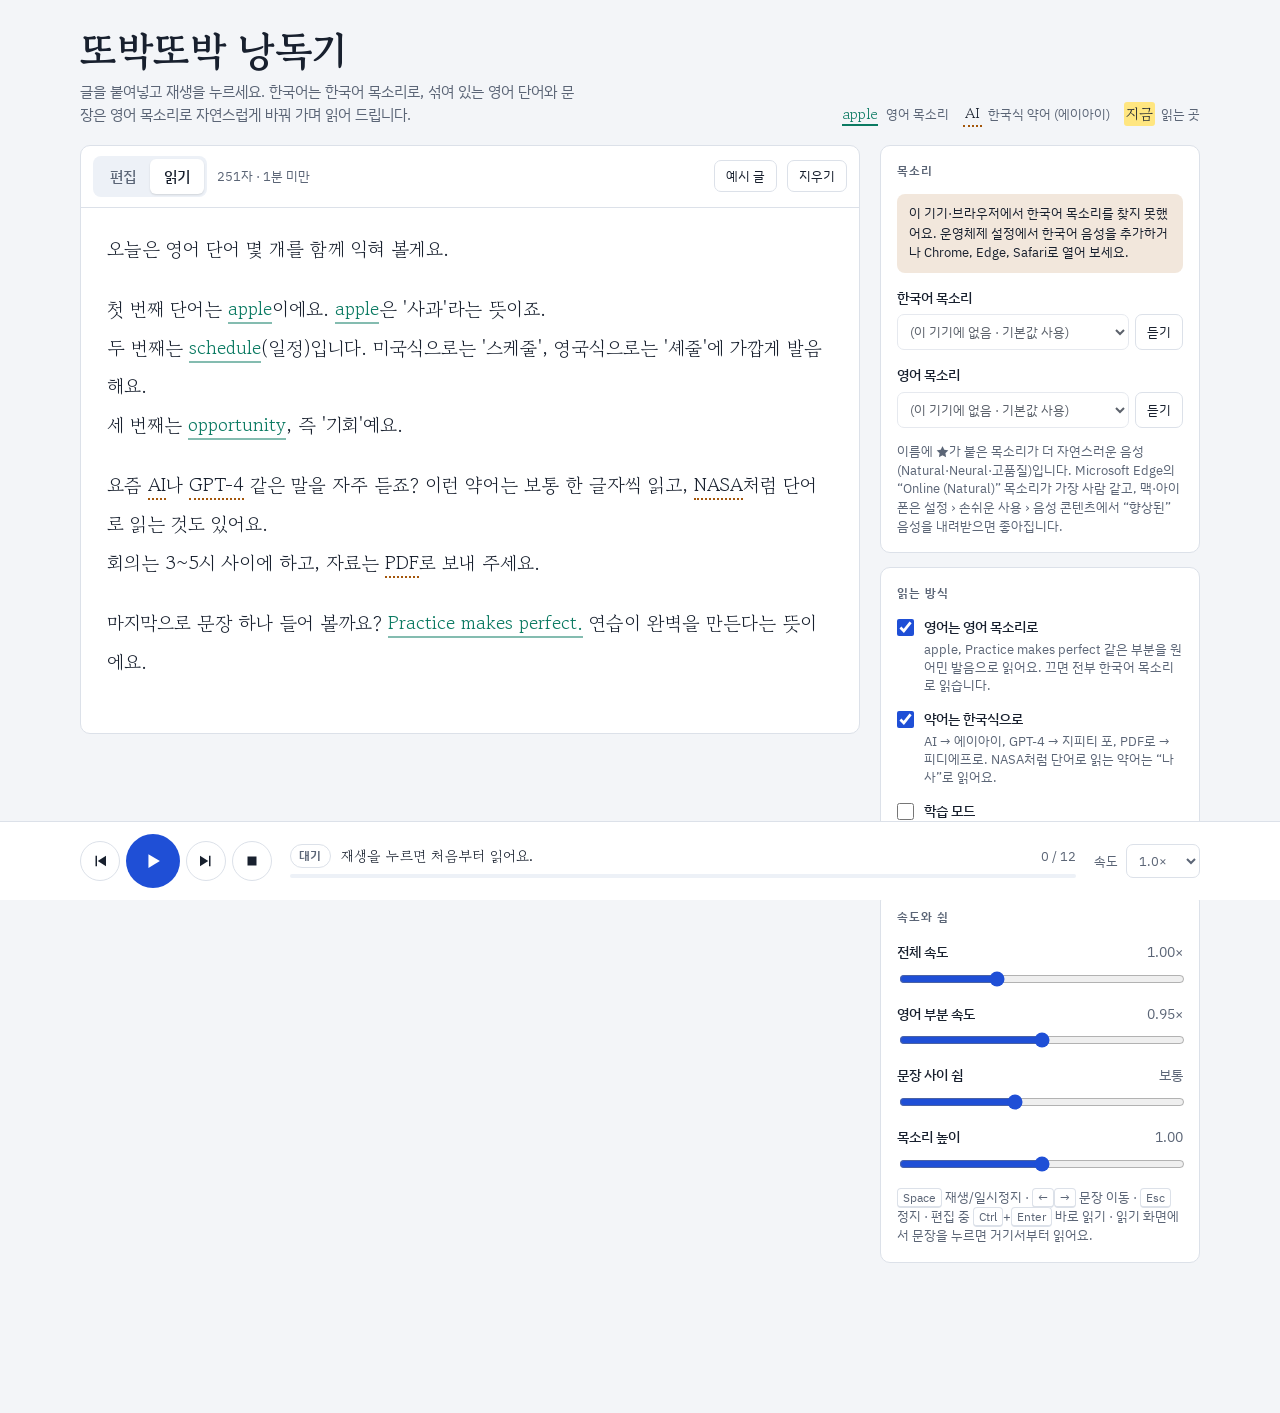
==== tts-reader/index.html @ 1a950ae4 "Add 또박또박 낭독기: Korean/English mixed-text read-aloud page Single-file HTML tool using the Web Speech A" ====
<!doctype html>
<html lang="ko">
<head>
<meta charset="utf-8">
<meta name="viewport" content="width=device-width, initial-scale=1, viewport-fit=cover">
<title>또박또박 낭독기</title>
<meta name="claude:viewport-fit-sides" content="cover">
<link rel="preconnect" href="https://fonts.googleapis.com">
<link rel="preconnect" href="https://fonts.gstatic.com" crossorigin>
<link rel="stylesheet" href="https://fonts.googleapis.com/css2?family=Gowun+Batang:wght@400;700&family=IBM+Plex+Sans+KR:wght@400;500;600&display=swap">
<style>
/* Layout: 원고 한 장(편집/읽기) + 옆 설정 패널, 화면 아래 고정 재생 바 */
:root {
  --paper: #F3F5F8;
  --sheet: #FFFFFF;
  --ink: #18202E;
  --muted: #5B6576;
  --line: #DCE1E9;
  --soft: #EDF1F7;
  --accent: #1F4FD6;
  --accent-ink: #FFFFFF;
  --en: #0B7A62;
  --abbr: #A3560B;
  --hl: #FFE680;
  --hl-ink: #18202E;
  --font-read: "Gowun Batang", "Noto Serif KR", "AppleMyungjo", "Batang", serif;
  --font-ui: "IBM Plex Sans KR", "Apple SD Gothic Neo", "Malgun Gothic", system-ui, sans-serif;
  --radius: 10px;
}
@media (prefers-color-scheme: dark) {
  :root:not([data-theme="light"]) {
    --paper: #0F131A; --sheet: #171C25; --ink: #E6EAF1; --muted: #98A2B3; --line: #2A3241;
    --soft: #1F2632; --accent: #8EA9FF; --accent-ink: #0F131A; --en: #5ED1B3; --abbr: #F0B062;
    --hl: #6B5A12; --hl-ink: #FFF5CC; color-scheme: dark;
  }
}
:root[data-theme="dark"] {
  --paper: #0F131A; --sheet: #171C25; --ink: #E6EAF1; --muted: #98A2B3; --line: #2A3241;
  --soft: #1F2632; --accent: #8EA9FF; --accent-ink: #0F131A; --en: #5ED1B3; --abbr: #F0B062;
  --hl: #6B5A12; --hl-ink: #FFF5CC; color-scheme: dark;
}

* { box-sizing: border-box; }
[hidden] { display: none !important; }
html { -webkit-text-size-adjust: 100%; }
body {
  margin: 0;
  background: var(--paper);
  color: var(--ink);
  font-family: var(--font-ui);
  font-size: 15px;
  line-height: 1.55;
  padding-left: max(16px, env(safe-area-inset-left, 0px));
  padding-right: max(16px, env(safe-area-inset-right, 0px));
  padding-block: 0 150px;
}
button, select, input, textarea { font: inherit; color: inherit; }
button { cursor: pointer; }
:focus-visible { outline: 2px solid var(--accent); outline-offset: 2px; }

.wrap { max-width: 1120px; margin: 0 auto; }

header.top { display: flex; align-items: flex-end; justify-content: space-between; gap: 12px 24px; flex-wrap: wrap; padding-block: 28px 18px; }
.brand h1 { font-family: var(--font-read); font-weight: 700; font-size: clamp(28px, 4.2vw, 40px); line-height: 1.1; margin: 0; letter-spacing: -0.01em; text-wrap: balance; }
.brand p { margin: 8px 0 0; color: var(--muted); max-width: 56ch; }
.legend { display: flex; gap: 8px 14px; flex-wrap: wrap; font-size: 13px; color: var(--muted); }
.legend span { display: inline-flex; align-items: center; gap: 6px; }
.legend b { font-weight: 500; font-family: var(--font-read); font-size: 15px; color: var(--ink); padding: 0 2px; }
.legend .k-en { color: var(--en); text-decoration: underline; text-underline-offset: 4px; text-decoration-thickness: 1.5px; }
.legend .k-abbr { border-bottom: 2px dotted var(--abbr); }
.legend .k-now { background: var(--hl); color: var(--hl-ink); border-radius: 3px; }

.layout { display: grid; grid-template-columns: minmax(0, 1fr) 320px; gap: 20px; align-items: start; }
@media (max-width: 880px) { .layout { grid-template-columns: minmax(0, 1fr); } }

.sheet { background: var(--sheet); border: 1px solid var(--line); border-radius: var(--radius); min-width: 0; overflow: hidden; }
.sheet-bar { display: flex; align-items: center; gap: 8px 10px; flex-wrap: wrap; padding: 10px 12px; border-bottom: 1px solid var(--line); }
.tabs { display: inline-flex; background: var(--soft); border-radius: 8px; padding: 3px; }
.tabs button { border: 0; background: transparent; padding: 6px 14px; border-radius: 6px; font-weight: 500; color: var(--muted); }
.tabs button[aria-selected="true"] { background: var(--sheet); color: var(--ink); box-shadow: 0 1px 2px rgba(0,0,0,.12); }
.sheet-bar .spacer { flex: 1; }
.meta { font-size: 13px; color: var(--muted); font-variant-numeric: tabular-nums; }
.ghost { border: 1px solid var(--line); background: transparent; border-radius: 7px; padding: 5px 11px; font-size: 13px; color: var(--ink); }
.ghost:hover { background: var(--soft); }

textarea#src {
  display: block; width: 100%; min-height: 440px; border: 0; resize: vertical;
  padding: 22px 26px; background: transparent; color: var(--ink);
  font-family: var(--font-read); font-size: 18px; line-height: 1.9; outline: none;
}
textarea#src::placeholder { color: var(--muted); }

.reader { padding: 22px 26px 30px; font-family: var(--font-read); font-size: 19px; line-height: 2.05; min-height: 440px; max-height: 68vh; overflow: auto; overflow-wrap: anywhere; }
.reader p { margin: 0 0 1.1em; }
.reader .empty { color: var(--muted); font-family: var(--font-ui); font-size: 15px; }
.sent { cursor: pointer; border-radius: 4px; transition: background-color .15s; }
.sent:hover { background: var(--soft); }
.sent.reading { background: var(--soft); }
.seg.en { color: var(--en); text-decoration: underline; text-decoration-thickness: 1.5px; text-underline-offset: 5px; text-decoration-color: color-mix(in srgb, var(--en) 50%, transparent); }
.seg.abbr { border-bottom: 2px dotted var(--abbr); }
.seg.now { background: var(--hl); color: var(--hl-ink); border-radius: 3px; box-shadow: 0 0 0 2px var(--hl); }

aside.panel { display: grid; gap: 14px; min-width: 0; }
.card { background: var(--sheet); border: 1px solid var(--line); border-radius: var(--radius); padding: 16px; display: grid; gap: 14px; }
.card h2 { margin: 0; font-size: 12px; letter-spacing: .08em; text-transform: uppercase; color: var(--muted); font-weight: 600; }
.field { display: grid; gap: 6px; }
.field label, .field .lab { font-size: 14px; font-weight: 500; display: flex; justify-content: space-between; gap: 8px; }
.field output { font-weight: 400; color: var(--muted); font-variant-numeric: tabular-nums; }
.voice-row { display: flex; gap: 6px; }
.voice-row select { flex: 1; min-width: 0; padding: 7px 8px; border: 1px solid var(--line); border-radius: 7px; background: var(--sheet); font-size: 13px; }
input[type="range"] { width: 100%; accent-color: var(--accent); }
.check { display: grid; grid-template-columns: auto 1fr; gap: 2px 10px; align-items: start; cursor: pointer; }
.check input { margin: 3px 0 0; width: 17px; height: 17px; accent-color: var(--accent); }
.check span { font-size: 14px; font-weight: 500; }
.check small { grid-column: 2; color: var(--muted); font-size: 12.5px; line-height: 1.45; }
.tip { font-size: 12.5px; color: var(--muted); line-height: 1.5; margin: 0; }
.warn { font-size: 13px; line-height: 1.5; margin: 0; padding: 10px 12px; border-radius: 8px; background: color-mix(in srgb, var(--abbr) 14%, transparent); color: var(--ink); }

/* 재생 바 */
.player {
  position: fixed; left: 0; right: 0; bottom: 0; z-index: 10;
  background: var(--sheet); border-top: 1px solid var(--line);
  padding-left: max(16px, env(safe-area-inset-left, 0px));
  padding-right: max(16px, env(safe-area-inset-right, 0px));
  padding-top: 12px; padding-bottom: calc(12px + env(safe-area-inset-bottom, 0px));
}
.player-in { max-width: 1120px; margin: 0 auto; display: flex; align-items: center; gap: 12px 18px; flex-wrap: wrap; }
.controls { display: flex; align-items: center; gap: 6px; }
.icon-btn { width: 40px; height: 40px; border-radius: 50%; border: 1px solid var(--line); background: transparent; display: grid; place-items: center; }
.icon-btn:hover { background: var(--soft); }
.icon-btn svg { width: 18px; height: 18px; fill: currentColor; }
.play-btn { width: 54px; height: 54px; border: 0; background: var(--accent); color: var(--accent-ink); }
.play-btn:hover { background: var(--accent); filter: brightness(1.08); }
.play-btn svg { width: 22px; height: 22px; }
.progress { flex: 1; min-width: 200px; display: grid; gap: 6px; }
.progress-top { display: flex; align-items: center; gap: 10px; font-size: 13px; color: var(--muted); font-variant-numeric: tabular-nums; }
.progress-top .now-text { flex: 1; min-width: 0; color: var(--ink); white-space: nowrap; overflow: hidden; text-overflow: ellipsis; font-family: var(--font-read); font-size: 14.5px; }
.pill { font-size: 11.5px; font-weight: 600; letter-spacing: .04em; padding: 2px 8px; border-radius: 999px; border: 1px solid var(--line); color: var(--muted); white-space: nowrap; }
.pill.ko { color: var(--accent); border-color: color-mix(in srgb, var(--accent) 45%, transparent); }
.pill.en { color: var(--en); border-color: color-mix(in srgb, var(--en) 45%, transparent); }
.bar { height: 4px; background: var(--soft); border-radius: 4px; overflow: hidden; }
.bar i { display: block; height: 100%; width: 0; background: var(--accent); transition: width .25s; }
.quick-rate { display: flex; align-items: center; gap: 8px; font-size: 13px; color: var(--muted); }
.quick-rate select { padding: 6px 8px; border: 1px solid var(--line); border-radius: 7px; background: var(--sheet); font-variant-numeric: tabular-nums; }

.toast { position: fixed; left: 50%; transform: translateX(-50%); bottom: calc(110px + env(safe-area-inset-bottom, 0px)); z-index: 20; background: var(--ink); color: var(--paper); padding: 10px 14px; border-radius: 8px; font-size: 14px; display: flex; gap: 12px; align-items: center; max-width: calc(100% - 32px); }
.toast button { border: 0; background: transparent; color: var(--paper); font-weight: 600; text-decoration: underline; padding: 0; }

.keys { font-size: 12.5px; color: var(--muted); margin: 0; }
kbd { font-family: var(--font-ui); font-size: 11.5px; border: 1px solid var(--line); border-bottom-width: 2px; border-radius: 4px; padding: 0 5px; background: var(--sheet); }

@media (max-width: 560px) {
  .reader, textarea#src { padding: 18px 16px; font-size: 17.5px; }
  .player-in { gap: 10px; }
  .progress { order: -1; flex-basis: 100%; }
  .controls { flex: 1; justify-content: center; }
  body { padding-block: 0 190px; }
  .toast { bottom: calc(160px + env(safe-area-inset-bottom, 0px)); }
}
@media (prefers-reduced-motion: reduce) {
  .sent, .bar i { transition: none; }
}
</style>
</head>
<body>
<div class="wrap">
  <header class="top">
    <div class="brand">
      <h1>또박또박 낭독기</h1>
      <p>글을 붙여넣고 재생을 누르세요. 한국어는 한국어 목소리로, 섞여 있는 영어 단어와 문장은 영어 목소리로 자연스럽게 바꿔 가며 읽어 드립니다.</p>
    </div>
    <div class="legend" aria-label="표시 안내">
      <span><b class="k-en">apple</b> 영어 목소리</span>
      <span><b class="k-abbr">AI</b> 한국식 약어 (에이아이)</span>
      <span><b class="k-now">지금</b> 읽는 곳</span>
    </div>
  </header>

  <div class="layout">
    <section class="sheet" aria-label="원고">
      <div class="sheet-bar">
        <div class="tabs" role="tablist">
          <button id="tab-edit" role="tab" aria-selected="true" aria-controls="src">편집</button>
          <button id="tab-read" role="tab" aria-selected="false" aria-controls="reader">읽기</button>
        </div>
        <span class="meta" id="meta">0자</span>
        <span class="spacer"></span>
        <button class="ghost" id="btn-sample" type="button">예시 글</button>
        <button class="ghost" id="btn-clear" type="button">지우기</button>
      </div>
      <textarea id="src" spellcheck="false" placeholder="여기에 읽을 글을 붙여넣으세요. 마크다운 기호, 링크, 이모지는 알아서 정리해서 읽습니다."></textarea>
      <div class="reader" id="reader" hidden></div>
    </section>

    <aside class="panel">
      <div class="card">
        <h2>목소리</h2>
        <p class="warn" id="voice-warn" hidden></p>
        <div class="field">
          <label for="v-ko">한국어 목소리</label>
          <div class="voice-row">
            <select id="v-ko"></select>
            <button class="ghost" type="button" id="try-ko">듣기</button>
          </div>
        </div>
        <div class="field">
          <label for="v-en">영어 목소리</label>
          <div class="voice-row">
            <select id="v-en"></select>
            <button class="ghost" type="button" id="try-en">듣기</button>
          </div>
        </div>
        <p class="tip">이름에 ★가 붙은 목소리가 더 자연스러운 음성(Natural·Neural·고품질)입니다. Microsoft Edge의 “Online (Natural)” 목소리가 가장 사람 같고, 맥·아이폰은 설정 › 손쉬운 사용 › 음성 콘텐츠에서 “향상된” 음성을 내려받으면 좋아집니다.</p>
      </div>

      <div class="card">
        <h2>읽는 방식</h2>
        <label class="check"><input type="checkbox" id="o-native"><span>영어는 영어 목소리로</span><small>apple, Practice makes perfect 같은 부분을 원어민 발음으로 읽어요. 끄면 전부 한국어 목소리로 읽습니다.</small></label>
        <label class="check"><input type="checkbox" id="o-abbr"><span>약어는 한국식으로</span><small>AI → 에이아이, GPT-4 → 지피티 포, PDF로 → 피디에프로. NASA처럼 단어로 읽는 약어는 “나사”로 읽어요.</small></label>
        <label class="check"><input type="checkbox" id="o-learn"><span>학습 모드</span><small>짧은 영어 단어(세 단어 이하)를 한 번 더, 천천히 들려줘요.</small></label>
      </div>

      <div class="card">
        <h2>속도와 쉼</h2>
        <div class="field">
          <label for="r-rate">전체 속도 <output id="out-rate">1.00×</output></label>
          <input type="range" id="r-rate" min="0.6" max="1.8" step="0.05">
        </div>
        <div class="field">
          <label for="r-en">영어 부분 속도 <output id="out-en">0.95×</output></label>
          <input type="range" id="r-en" min="0.6" max="1.3" step="0.05">
        </div>
        <div class="field">
          <label for="r-pause">문장 사이 쉼 <output id="out-pause">보통</output></label>
          <input type="range" id="r-pause" min="0" max="2.5" step="0.25">
        </div>
        <div class="field">
          <label for="r-pitch">목소리 높이 <output id="out-pitch">1.00</output></label>
          <input type="range" id="r-pitch" min="0.7" max="1.3" step="0.05">
        </div>
        <p class="keys"><kbd>Space</kbd> 재생/일시정지 · <kbd>←</kbd><kbd>→</kbd> 문장 이동 · <kbd>Esc</kbd> 정지 · 편집 중 <kbd>Ctrl</kbd>+<kbd>Enter</kbd> 바로 읽기 · 읽기 화면에서 문장을 누르면 거기서부터 읽어요.</p>
      </div>
    </aside>
  </div>
</div>

<div class="player" role="region" aria-label="재생">
  <div class="player-in">
    <div class="controls">
      <button class="icon-btn" id="btn-prev" type="button" aria-label="이전 문장"><svg viewBox="0 0 24 24"><path d="M6 5h2v14H6zM20 5v14L9 12z"/></svg></button>
      <button class="icon-btn play-btn" id="btn-play" type="button" aria-label="재생"><svg viewBox="0 0 24 24" id="play-icon"><path d="M7 4.5v15L19.5 12z"/></svg></button>
      <button class="icon-btn" id="btn-next" type="button" aria-label="다음 문장"><svg viewBox="0 0 24 24"><path d="M16 5h2v14h-2zM4 5v14l11-7z"/></svg></button>
      <button class="icon-btn" id="btn-stop" type="button" aria-label="정지"><svg viewBox="0 0 24 24"><path d="M6 6h12v12H6z"/></svg></button>
    </div>
    <div class="progress">
      <div class="progress-top">
        <span class="pill" id="lang-pill">대기</span>
        <span class="now-text" id="now-text" aria-live="polite">재생을 누르면 처음부터 읽어요.</span>
        <span id="count">0 / 0</span>
      </div>
      <div class="bar"><i id="bar"></i></div>
    </div>
    <label class="quick-rate" for="q-rate">속도
      <select id="q-rate">
        <option value="0.8">0.8×</option><option value="0.9">0.9×</option><option value="1">1.0×</option>
        <option value="1.1">1.1×</option><option value="1.25">1.25×</option><option value="1.5">1.5×</option>
      </select>
    </label>
  </div>
</div>

<div class="toast" id="toast" role="status" hidden><span id="toast-msg"></span><button type="button" id="toast-act" hidden></button></div>

<script>
(() => {
'use strict';

const synth = 'speechSynthesis' in window ? window.speechSynthesis : null;
const $ = (s) => document.querySelector(s);

const store = {
  get(k, d) { try { const v = localStorage.getItem('ttb:' + k); return v === null ? d : JSON.parse(v); } catch (e) { return d; } },
  set(k, v) { try { localStorage.setItem('ttb:' + k, JSON.stringify(v)); } catch (e) {} },
};

const DEFAULTS = { rate: 1, enRate: 0.95, pause: 1, pitch: 1, nativeEn: true, abbrKo: true, learn: false, koVoice: '', enVoice: '' };
const settings = Object.assign({}, DEFAULTS, store.get('settings', {}));
const saveSettings = () => store.set('settings', settings);

const SAMPLE = `오늘은 영어 단어 몇 개를 함께 익혀 볼게요.

첫 번째 단어는 apple이에요. apple은 '사과'라는 뜻이죠.
두 번째는 schedule(일정)입니다. 미국식으로는 '스케줄', 영국식으로는 '셰줄'에 가깝게 발음해요.
세 번째는 opportunity, 즉 '기회'예요.

요즘 AI나 GPT-4 같은 말을 자주 듣죠? 이런 약어는 보통 한 글자씩 읽고, NASA처럼 단어로 읽는 것도 있어요.
회의는 3~5시 사이에 하고, 자료는 PDF로 보내 주세요.

마지막으로 문장 하나 들어 볼까요? Practice makes perfect. 연습이 완벽을 만든다는 뜻이에요.`;

/* ---------------- 1. 텍스트 정리 ---------------- */
function cleanText(raw) {
  let t = String(raw || '').replace(/\r\n?/g, '\n').replace(/[   ]/g, ' ').replace(/[​‌﻿]/g, '').replace(/\t/g, ' ');
  t = t.replace(/```[\s\S]*?```/g, '\n(코드 생략)\n');
  t = t.replace(/!\[([^\]]*)\]\([^)]*\)/g, '$1');
  t = t.replace(/\[([^\]]+)\]\([^)]*\)/g, '$1');
  t = t.replace(/<\/?[a-zA-Z][^>]*>/g, ' ');
  t = t.replace(/https?:\/\/[^\s)<>]+/g, (m) => {
    try { return new URL(m).hostname.replace(/^www\./, '') + ' 링크'; } catch (e) { return '링크'; }
  });
  t = t.replace(/^[ ]{0,3}#{1,6}[ ]+/gm, '');
  t = t.replace(/^[ ]*>[ ]?/gm, '');
  t = t.replace(/^[ ]*(?:[-*_=]\s*){3,}$/gm, '');
  t = t.replace(/^[ ]*[-*+•·▪◦‣][ ]+/gm, '');
  t = t.replace(/^[ ]*\|?[ :\-|]+\|[ :\-|]*$/gm, '');
  t = t.replace(/(\*\*|__)(.+?)\1/g, '$2').replace(/(^|[^\w*])\*(?!\s)([^*\n]+?)\*(?!\w)/g, '$1$2');
  t = t.replace(/~~(.+?)~~/g, '$1');
  t = t.replace(/`([^`\n]+)`/g, '$1');
  t = t.replace(/\p{Extended_Pictographic}/gu, '').replace(/[️‍⃣]/g, '');
  return t;
}

/* ---------------- 2. 영어·약어 읽기 규칙 ---------------- */
const LETTER_KO = { A:'에이', B:'비', C:'씨', D:'디', E:'이', F:'에프', G:'지', H:'에이치', I:'아이', J:'제이', K:'케이', L:'엘', M:'엠', N:'엔', O:'오', P:'피', Q:'큐', R:'알', S:'에스', T:'티', U:'유', V:'브이', W:'더블유', X:'엑스', Y:'와이', Z:'제트' };

// 대문자로 쓰였을 때 단어처럼 읽는 약어
const ACRO_WORD = { nasa:'나사', covid:'코비드', unesco:'유네스코', unicef:'유니세프', nato:'나토', fifa:'피파', opec:'오펙', asean:'아세안', aids:'에이즈', ikea:'이케아', jpeg:'제이펙', gif:'지프', pin:'핀', lan:'랜', ram:'램', rom:'롬', sim:'심', asap:'에이셉', 'k-pop':'케이팝', kpop:'케이팝', 'wi-fi':'와이파이', wifi:'와이파이', ok:'오케이' };
// 대소문자 상관없이 한국어 문장 속에서 한국식으로 읽는 것
const ANY_CASE = { vs:'대', 'vs.':'대', etc:'등', 'etc.':'등', 'e.g.':'예를 들어', 'i.e.':'즉', ok:'오케이', okay:'오케이' };
// 모음이 있어도 한 글자씩 읽는 약어
const SPELL = new Set(['OECD', 'IEEE', 'UEFA', 'IOC', 'AIIB']);

function isSpellable(w) {
  const letters = w.replace(/[^A-Za-z]/g, '');
  if (!letters) return false;
  if (letters.length === 1 && /^[A-Za-z][\-]?$/.test(w)) return true;
  if (w !== w.toUpperCase() || !/^[A-Z0-9&\-.]+$/.test(w)) return false;
  if (letters.length <= 3) return true;
  if (letters.length <= 6 && (SPELL.has(letters) || !/[AEIOU]/.test(letters) || /[^AEIOUY]{3}/.test(letters))) return true;
  return false;
}
function spellKo(w) {
  let out = '';
  for (const ch of w) {
    const u = ch.toUpperCase();
    if (LETTER_KO[u]) out += LETTER_KO[u];
    else if (ch === '&') out += '앤';
    else if (ch === '-') out += ' ';
    else if (ch === '.') continue;
    else out += ch;
  }
  return out.trim();
}
// 한국어 목소리로 읽을 형태를 돌려준다. 해당 없으면 null
function koReadingOf(w) {
  const lower = w.toLowerCase();
  if (ANY_CASE[lower]) return ANY_CASE[lower];
  const core = w.replace(/[.,'’]+$/, '');
  const tail = w.slice(core.length).includes('.') ? '.' : '';
  if (!settings.abbrKo) return null;
  const key = core.toLowerCase();
  if (ACRO_WORD[key] && core === core.toUpperCase()) return ACRO_WORD[key] + tail;
  if (key === 'wi-fi' || key === 'k-pop') return ACRO_WORD[key] + tail;
  if (isSpellable(core)) return spellKo(core) + tail;
  return null;
}

/* ---------------- 3. 소리용 문자 다듬기 ---------------- */
function koSpeak(t) {
  t = t.replace(/(\d)\s*[~〜∼]\s*(\d)/g, '$1에서 $2').replace(/[~〜∼]/g, ' ')
    .replace(/\s*(?:->|=>|→|⇒|➔|➜|▶|►)\s*/g, ', ')
    .replace(/\s*(?:<-|←)\s*/g, ', ')
    .replace(/&/g, ' 그리고 ')
    .replace(/[)\]}>」』】〉》](?=[가-힣])/g, ' ')
    .replace(/[()[\]{}<>「」『』【】〈〉《》]/g, ', ')
    .replace(/[“”"‘’'`]/g, '')
    .replace(/…|\.{3,}/g, ', ')
    .replace(/[·•|]/g, ', ')
    .replace(/([가-힣])\/([가-힣])/g, '$1, $2')
    .replace(/[*#_=^\\]/g, ' ');
  t = t.replace(/-/g, (m, off, s) => (/\d/.test(s[off - 1] || '') && /\d/.test(s[off + 1] || '')) ? m : ' ');
  return t.replace(/\s*,(?:\s*,)+/g, ',').replace(/[ ]{2,}/g, ' ');
}
function enSpeak(t) {
  return t.replace(/\be\.g\./gi, 'for example').replace(/\bi\.e\./gi, 'that is').replace(/\betc\./gi, 'et cetera')
    .replace(/\bvs\.?(?=\s|$)/gi, 'versus').replace(/&/g, ' and ').replace(/[()[\]{}]/g, ', ').replace(/[“”"]/g, '');
}

/* ---------------- 4. 문장·언어 구간 나누기 ---------------- */
// 영어 덩어리: 글자로 시작, 띄어쓴 영어 단어와 숫자(뒤에 한글이 바로 붙지 않는)까지 이어 붙인다
const LAT = /[A-Za-z][A-Za-z0-9'’&.\-]*(?:[ ]+(?:[A-Za-z][A-Za-z0-9'’&.\-]*|\d+(?![\d가-힣])))*/g;

function latinSeg(run) {
  const words = run.split(/[ ]+/);
  const conv = words.map((w) => (/^\d+$/.test(w) ? w : koReadingOf(w)));
  const allKo = conv.every((c) => c !== null);
  if (allKo) return { display: run, speak: conv.join(' '), lang: 'ko', kind: 'abbr' };
  if (!settings.nativeEn) return { display: run, speak: words.map((w, i) => conv[i] ?? w).join(' '), lang: 'ko', kind: 'en' };
  return { display: run, speak: enSpeak(run), lang: 'en', kind: 'en' };
}
function segmentSentence(s) {
  const segs = [];
  let last = 0, m;
  LAT.lastIndex = 0;
  while ((m = LAT.exec(s))) {
    if (m.index > last) segs.push({ display: s.slice(last, m.index), lang: 'ko', kind: 'ko' });
    segs.push(latinSeg(m[0]));
    last = m.index + m[0].length;
  }
  if (last < s.length) segs.push({ display: s.slice(last), lang: 'ko', kind: 'ko' });
  segs.forEach((g) => { if (g.kind === 'ko') g.speak = koSpeak(g.display); });
  return segs;
}
function splitSentences(line) {
  const out = [];
  const re = /[.!?…。]+["'”’)\]」』]*\s+/g;
  let last = 0, m;
  while ((m = re.exec(line))) { const end = m.index + m[0].length; out.push(line.slice(last, end)); last = end; }
  if (last < line.length) out.push(line.slice(last));
  return out.filter((x) => x.trim());
}
function parse(raw) {
  const text = cleanText(raw);
  const doc = { blocks: [], sentences: [], segs: [] };
  const blocks = text.split(/\n[ ]*\n+/).map((b) => b.split('\n').map((l) => l.trim()).filter(Boolean)).filter((b) => b.length);
  blocks.forEach((lines, bi) => {
    const block = { lines: [] };
    lines.forEach((line, li) => {
      const parts = splitSentences(line);
      block.lines.push(parts.map((s, si) => {
        const sent = { id: doc.sentences.length, segs: [], end: si < parts.length - 1 ? 'sent' : (li < lines.length - 1 ? 'line' : (bi < blocks.length - 1 ? 'para' : 'last')) };
        for (const seg of segmentSentence(s)) { seg.id = doc.segs.length; seg.sid = sent.id; doc.segs.push(seg); sent.segs.push(seg); }
        doc.sentences.push(sent);
        return sent;
      }));
    });
    doc.blocks.push(block);
  });
  return doc;
}

/* ---------------- 5. 읽기 대기열 ---------------- */
const END_GAP = { sent: 320, line: 480, para: 800, last: 0 };
const hasSound = (t) => /[\p{L}\p{N}]/u.test(t);

function splitLong(t, max = 120) {
  const out = [];
  while (t.length > max) {
    let cut = t.lastIndexOf(', ', max);
    if (cut < max * 0.4) cut = t.lastIndexOf(' ', max);
    if (cut < max * 0.4) cut = max;
    out.push(t.slice(0, cut + 1).trim());
    t = t.slice(cut + 1);
  }
  if (t.trim()) out.push(t.trim());
  return out;
}
function buildQueue(doc) {
  const q = [];
  for (const sent of doc.sentences) {
    const start = q.length;
    let cur = null;
    const flush = () => {
      if (!cur) return;
      let text = cur.text;
      if (/^\s*,/.test(text) && q.length > start) q[q.length - 1].gap = Math.max(q[q.length - 1].gap, 220);
      text = text.replace(/^[\s,]+/, '').replace(/[\s,]+$/, (m) => (m.includes(',') ? ',' : '')).trim();
      if (hasSound(text)) {
        for (const chunk of (cur.lang === 'en' ? [text] : splitLong(text))) {
          q.push({ sid: sent.id, segIds: cur.segIds.slice(), text: chunk, lang: cur.lang, slow: false, gap: 60 });
        }
        const words = text.split(/\s+/).filter(hasSound).length;
        if (cur.lang === 'en' && settings.learn && words <= 3) {
          q[q.length - 1].gap = 380;
          q.push({ sid: sent.id, segIds: cur.segIds.slice(), text, lang: 'en', slow: true, gap: 300 });
        }
      }
      cur = null;
    };
    for (const seg of sent.segs) {
      if (cur && cur.lang === seg.lang && seg.lang === 'ko') { cur.text += seg.speak; cur.segIds.push(seg.id); continue; }
      flush();
      cur = { lang: seg.lang, text: seg.speak, segIds: [seg.id] };
    }
    flush();
    if (q.length > start) q[q.length - 1].gap = END_GAP[sent.end];
  }
  return q;
}

/* ---------------- 6. 목소리 ---------------- */
let voices = { ko: [], en: [] };
const normLang = (l) => String(l || '').replace('_', '-');
function voiceScore(v) {
  let s = 0;
  const n = v.name;
  if (/natural|neural/i.test(n)) s += 8;
  if (/premium|enhanced|향상|고품질/i.test(n)) s += 6;
  if (/online/i.test(n)) s += 2;
  if (/google/i.test(n)) s += 3;
  if (/siri/i.test(n)) s += 3;
  if (/^en-US$/i.test(normLang(v.lang))) s += 1;
  return s;
}
const isNice = (v) => /natural|neural|premium|enhanced|향상|고품질/i.test(v.name);
function fillSelect(sel, list, savedURI) {
  sel.innerHTML = '';
  if (!list.length) { sel.add(new Option('(이 기기에 없음 · 기본값 사용)', '')); sel.disabled = true; return null; }
  sel.disabled = false;
  for (const v of list) sel.add(new Option((isNice(v) ? '★ ' : '') + v.name.replace(/^Microsoft /, '') + ' · ' + normLang(v.lang), v.voiceURI));
  const chosen = list.find((v) => v.voiceURI === savedURI) || list[0];
  sel.value = chosen.voiceURI;
  return chosen;
}
function loadVoices(force) {
  if (!synth) return;
  const all = synth.getVoices();
  if (!all.length && force !== true) return;
  const sort = (a, b) => voiceScore(b) - voiceScore(a) || a.name.localeCompare(b.name);
  voices.ko = all.filter((v) => /^ko/i.test(normLang(v.lang))).sort(sort);
  voices.en = all.filter((v) => /^en/i.test(normLang(v.lang))).sort(sort);
  fillSelect($('#v-ko'), voices.ko, settings.koVoice);
  fillSelect($('#v-en'), voices.en, settings.enVoice);
  const warn = $('#voice-warn');
  if (!voices.ko.length) {
    warn.hidden = false;
    warn.textContent = '이 기기·브라우저에서 한국어 목소리를 찾지 못했어요. 운영체제 설정에서 한국어 음성을 추가하거나 Chrome, Edge, Safari로 열어 보세요.';
  } else warn.hidden = true;
}
const pickVoice = (lang) => {
  const list = voices[lang];
  const uri = lang === 'ko' ? $('#v-ko').value : $('#v-en').value;
  return list.find((v) => v.voiceURI === uri) || list[0] || null;
};

/* ---------------- 7. 재생 ---------------- */
const P = { doc: null, queue: [], idx: 0, playing: false, token: 0, timer: 0, watchdog: 0, keepAlive: 0, key: '', segEls: [], sentEls: [] };
const src = $('#src'), reader = $('#reader');

function optionKey() { return [settings.nativeEn, settings.abbrKo, settings.learn].join(','); }
function ensureDoc() {
  const key = src.value + '\u0000' + optionKey();
  if (key === P.key) return;
  const textChanged = !P.key || P.key.split('\u0000')[0] !== src.value;
  const curSid = P.queue[P.idx] ? P.queue[P.idx].sid : 0;
  P.doc = parse(src.value);
  P.queue = buildQueue(P.doc);
  P.key = key;
  renderReader();
  P.idx = textChanged ? 0 : Math.max(0, P.queue.findIndex((it) => it.sid >= curSid));
  updateUI();
}
function renderReader() {
  reader.innerHTML = '';
  P.segEls = []; P.sentEls = [];
  if (!P.doc.sentences.length) {
    const e = document.createElement('p');
    e.className = 'empty';
    e.textContent = '읽을 글이 없어요. 편집 탭에 글을 붙여넣어 주세요.';
    reader.appendChild(e);
    return;
  }
  const frag = document.createDocumentFragment();
  for (const block of P.doc.blocks) {
    const p = document.createElement('p');
    block.lines.forEach((sents, li) => {
      if (li) p.appendChild(document.createElement('br'));
      for (const sent of sents) {
        const s = document.createElement('span');
        s.className = 'sent';
        s.dataset.sid = sent.id;
        for (const seg of sent.segs) {
          const g = document.createElement('span');
          g.className = 'seg ' + seg.kind;
          g.textContent = seg.display;
          if (seg.kind === 'abbr') g.title = '“' + seg.speak.replace(/\.$/, '') + '”(으)로 읽어요';
          if (seg.kind === 'en' && seg.lang === 'en') g.lang = 'en';
          P.segEls[seg.id] = g;
          s.appendChild(g);
        }
        P.sentEls[sent.id] = s;
        p.appendChild(s);
      }
    });
    frag.appendChild(p);
  }
  reader.appendChild(frag);
}

function clearTimers() { clearTimeout(P.timer); clearTimeout(P.watchdog); }
function hardCancel() {
  P.token++;
  clearTimers();
  clearInterval(P.keepAlive);
  if (synth) synth.cancel();
}
let lit = [];
function highlight(it) {
  lit.forEach((el) => el.classList.remove('now', 'reading'));
  lit = [];
  if (!it) return;
  const sentEl = P.sentEls[it.sid];
  if (sentEl) { sentEl.classList.add('reading'); lit.push(sentEl); }
  for (const id of it.segIds) { const el = P.segEls[id]; if (el) { el.classList.add('now'); lit.push(el); } }
  const first = P.segEls[it.segIds[0]];
  if (first && !reader.hidden) {
    const r = first.getBoundingClientRect(), box = reader.getBoundingClientRect();
    if (r.top < box.top + 20 || r.bottom > box.bottom - 20) {
      const reduce = window.matchMedia('(prefers-reduced-motion: reduce)').matches;
      reader.scrollTo({ top: reader.scrollTop + (r.top - box.top) - box.height / 3, behavior: reduce ? 'auto' : 'smooth' });
    }
  }
}
const clamp = (v, a, b) => Math.min(b, Math.max(a, v));

function speakAt(i) {
  clearTimers();
  if (i >= P.queue.length) { finish(); return; }
  P.idx = i;
  const it = P.queue[i];
  highlight(it);
  updateUI();
  const u = new SpeechSynthesisUtterance(it.text);
  const v = pickVoice(it.lang);
  if (v) { u.voice = v; u.lang = v.lang; } else u.lang = it.lang === 'en' ? 'en-US' : 'ko-KR';
  u.rate = clamp(settings.rate * (it.lang === 'en' ? settings.enRate : 1) * (it.slow ? 0.72 : 1), 0.3, 3);
  u.pitch = settings.pitch;
  const tok = P.token;
  const next = () => {
    if (tok !== P.token || P.idx !== i || !P.playing) return;
    clearTimers();
    P.timer = setTimeout(() => { if (tok === P.token && P.playing) speakAt(i + 1); }, Math.round(it.gap * settings.pause));
  };
  u.onend = next;
  u.onerror = (e) => { if (e.error === 'interrupted' || e.error === 'canceled') return; next(); };
  P.utter = u; // 일부 브라우저에서 onend가 사라지는 것을 막기 위해 참조 유지
  const perSec = it.lang === 'en' ? 13 : 6;
  const guard = () => {
    if (tok !== P.token || P.idx !== i || !P.playing) return;
    if (!synth.speaking) next(); else P.watchdog = setTimeout(guard, 4000);
  };
  P.watchdog = setTimeout(guard, (it.text.length / perSec / u.rate) * 1000 + 5000);
  clearInterval(P.keepAlive);
  // Chrome 데스크톱의 온라인 음성은 긴 발화 도중 멈추는 문제가 있어 주기적으로 깨워 준다
  if (v && !v.localService && !/Android|iPhone|iPad/i.test(navigator.userAgent)) {
    P.keepAlive = setInterval(() => { if (synth.speaking && tok === P.token) { synth.pause(); synth.resume(); } }, 9000);
  }
  if (synth.paused) synth.resume();
  synth.speak(u);
}

function play(fromIdx) {
  if (!synth) { toast('이 브라우저는 음성 읽기를 지원하지 않아요. Chrome, Edge, Safari에서 열어 주세요.'); return; }
  ensureDoc();
  if (!P.queue.length) { toast('읽을 글이 없어요. 먼저 글을 붙여넣어 주세요.'); showTab('edit'); return; }
  showTab('read');
  if (typeof fromIdx === 'number') P.idx = fromIdx;
  if (P.idx >= P.queue.length) P.idx = 0;
  const wasBusy = synth.speaking || synth.pending;
  hardCancel();
  P.playing = true;
  updateUI();
  const tok = P.token;
  if (wasBusy) setTimeout(() => { if (tok === P.token && P.playing) speakAt(P.idx); }, 80);
  else speakAt(P.idx);
}
function pause() { P.playing = false; hardCancel(); updateUI(); }
function stop() { pause(); P.idx = 0; highlight(null); updateUI(); }
function finish() { P.playing = false; clearInterval(P.keepAlive); P.idx = 0; highlight(null); updateUI('끝까지 읽었어요. 다시 들으려면 재생을 누르세요.'); }
function toggle() { P.playing ? pause() : play(); }
function jumpSentence(dir) {
  ensureDoc();
  if (!P.queue.length) return;
  const curSid = P.queue[Math.min(P.idx, P.queue.length - 1)].sid;
  let target;
  if (dir > 0) target = P.queue.findIndex((it) => it.sid > curSid);
  else {
    const firstOfCur = P.queue.findIndex((it) => it.sid === curSid);
    const prevSid = P.idx > firstOfCur && P.playing ? curSid : curSid - 1;
    target = P.queue.findIndex((it) => it.sid >= Math.max(0, prevSid));
  }
  if (target < 0) { if (dir > 0) { stop(); return; } target = 0; }
  if (P.playing) play(target); else { P.idx = target; showTab('read'); highlight(P.queue[target]); updateUI(); }
}

/* ---------------- 8. 화면 ---------------- */
const PLAY_PATH = 'M7 4.5v15L19.5 12z', PAUSE_PATH = 'M6.5 5h4v14h-4zM13.5 5h4v14h-4z';
function updateUI(message) {
  $('#play-icon').innerHTML = '<path d="' + (P.playing ? PAUSE_PATH : PLAY_PATH) + '"/>';
  $('#btn-play').setAttribute('aria-label', P.playing ? '일시정지' : '재생');
  const total = P.doc ? P.doc.sentences.length : 0;
  const it = P.queue[P.idx];
  const sentNo = it ? it.sid + 1 : 0;
  $('#count').textContent = (P.playing || P.idx > 0 ? sentNo : 0) + ' / ' + total;
  $('#bar').style.width = total && P.queue.length ? ((P.idx + (P.playing ? 0.5 : 0)) / P.queue.length * 100).toFixed(1) + '%' : '0%';
  const pill = $('#lang-pill');
  if (P.playing && it) {
    pill.className = 'pill ' + it.lang;
    pill.textContent = it.lang === 'en' ? (it.slow ? 'EN 천천히' : 'EN 영어') : 'KO 한국어';
    $('#now-text').textContent = it.text;
  } else {
    pill.className = 'pill';
    pill.textContent = P.idx > 0 ? '일시정지' : '대기';
    $('#now-text').textContent = message || (P.idx > 0 ? '재생을 누르면 이어서 읽어요.' : '재생을 누르면 처음부터 읽어요.');
  }
}
function showTab(which) {
  const read = which === 'read';
  if (read) ensureDoc();
  else if (P.playing) pause();
  src.hidden = read; reader.hidden = !read;
  $('#tab-edit').setAttribute('aria-selected', String(!read));
  $('#tab-read').setAttribute('aria-selected', String(read));
  store.set('tab', which);
  if (read && P.queue[P.idx] && (P.playing || P.idx > 0)) highlight(P.queue[P.idx]);
}
function updateMeta() {
  const t = src.value;
  const chars = t.replace(/\s/g, '').length;
  const secs = chars / (5.2 * settings.rate);
  const est = secs < 60 ? '1분 미만' : '약 ' + Math.round(secs / 60) + '분';
  $('#meta').textContent = chars.toLocaleString('ko-KR') + '자 · ' + est;
}

let toastTimer = 0;
function toast(msg, actLabel, act) {
  const el = $('#toast'), btn = $('#toast-act');
  $('#toast-msg').textContent = msg;
  btn.hidden = !actLabel;
  btn.textContent = actLabel || '';
  btn.onclick = act ? () => { act(); el.hidden = true; } : null;
  el.hidden = false;
  clearTimeout(toastTimer);
  toastTimer = setTimeout(() => { el.hidden = true; }, actLabel ? 6000 : 3500);
}

/* ---------------- 9. 이벤트 ---------------- */
function bindRange(id, outId, key, fmt) {
  const el = $(id), out = $(outId);
  el.value = settings[key];
  out.textContent = fmt(settings[key]);
  el.addEventListener('input', () => {
    settings[key] = parseFloat(el.value);
    out.textContent = fmt(settings[key]);
    saveSettings();
    if (key === 'rate') { syncQuickRate(); updateMeta(); }
  });
}
const pauseLabel = (v) => (v === 0 ? '없음' : v < 0.75 ? '짧게' : v <= 1.25 ? '보통' : v <= 1.75 ? '길게' : '아주 길게');
bindRange('#r-rate', '#out-rate', 'rate', (v) => v.toFixed(2) + '×');
bindRange('#r-en', '#out-en', 'enRate', (v) => v.toFixed(2) + '×');
bindRange('#r-pause', '#out-pause', 'pause', pauseLabel);
bindRange('#r-pitch', '#out-pitch', 'pitch', (v) => v.toFixed(2));

function syncQuickRate() {
  const q = $('#q-rate');
  const val = String(settings.rate);
  if (![...q.options].some((o) => o.value === val)) {
    [...q.options].filter((o) => o.dataset.custom).forEach((o) => o.remove());
    const o = new Option(settings.rate.toFixed(2) + '×', val);
    o.dataset.custom = '1';
    q.add(o);
  }
  q.value = val;
}
syncQuickRate();
$('#q-rate').addEventListener('change', (e) => {
  settings.rate = parseFloat(e.target.value);
  $('#r-rate').value = settings.rate;
  $('#out-rate').textContent = settings.rate.toFixed(2) + '×';
  saveSettings(); updateMeta();
});

function bindCheck(id, key) {
  const el = $(id);
  el.checked = !!settings[key];
  el.addEventListener('change', () => {
    settings[key] = el.checked;
    saveSettings();
    const wasPlaying = P.playing;
    if (wasPlaying) pause();
    ensureDoc();
    if (wasPlaying) play();
    else if (!reader.hidden && P.queue[P.idx] && P.idx > 0) highlight(P.queue[P.idx]);
  });
}
bindCheck('#o-native', 'nativeEn');
bindCheck('#o-abbr', 'abbrKo');
bindCheck('#o-learn', 'learn');

$('#v-ko').addEventListener('change', (e) => { settings.koVoice = e.target.value; saveSettings(); });
$('#v-en').addEventListener('change', (e) => { settings.enVoice = e.target.value; saveSettings(); });
function trySample(lang) {
  if (!synth) return;
  if (P.playing) pause();
  synth.cancel();
  const u = new SpeechSynthesisUtterance(lang === 'ko' ? '안녕하세요. 이 목소리로 한국어를 읽어 드릴게요.' : "Hello! I'll read the English words in this voice.");
  const v = pickVoice(lang);
  if (v) { u.voice = v; u.lang = v.lang; } else u.lang = lang === 'ko' ? 'ko-KR' : 'en-US';
  u.rate = settings.rate * (lang === 'en' ? settings.enRate : 1);
  u.pitch = settings.pitch;
  synth.speak(u);
}
$('#try-ko').addEventListener('click', () => trySample('ko'));
$('#try-en').addEventListener('click', () => trySample('en'));

$('#btn-play').addEventListener('click', toggle);
$('#btn-stop').addEventListener('click', stop);
$('#btn-prev').addEventListener('click', () => jumpSentence(-1));
$('#btn-next').addEventListener('click', () => jumpSentence(1));
$('#tab-edit').addEventListener('click', () => showTab('edit'));
$('#tab-read').addEventListener('click', () => showTab('read'));

reader.addEventListener('click', (e) => {
  const s = e.target.closest('.sent');
  if (!s) return;
  const sid = Number(s.dataset.sid);
  const idx = P.queue.findIndex((it) => it.sid >= sid);
  if (idx >= 0) play(idx);
});

let saveTimer = 0;
src.addEventListener('input', () => {
  updateMeta();
  clearTimeout(saveTimer);
  saveTimer = setTimeout(() => store.set('text', src.value), 400);
});
src.addEventListener('keydown', (e) => {
  if (e.key === 'Enter' && (e.ctrlKey || e.metaKey)) { e.preventDefault(); play(0); }
});
$('#btn-sample').addEventListener('click', () => {
  if (P.playing) pause();
  src.value = SAMPLE; store.set('text', SAMPLE); updateMeta(); showTab('edit'); src.focus();
});
$('#btn-clear').addEventListener('click', () => {
  const before = src.value;
  if (!before) return;
  if (P.playing) pause();
  src.value = ''; store.set('text', ''); updateMeta(); showTab('edit'); src.focus();
  toast('글을 지웠어요.', '되돌리기', () => { src.value = before; store.set('text', before); updateMeta(); });
});

document.addEventListener('keydown', (e) => {
  const tag = (e.target.tagName || '').toLowerCase();
  if (tag === 'textarea' || tag === 'input' || tag === 'select' || e.target.isContentEditable) return;
  if (e.key === ' ' && tag !== 'button') { e.preventDefault(); toggle(); }
  else if (e.key === 'ArrowRight') { e.preventDefault(); jumpSentence(1); }
  else if (e.key === 'ArrowLeft') { e.preventDefault(); jumpSentence(-1); }
  else if (e.key === 'Escape') stop();
});

/* ---------------- 10. 시작 ---------------- */
src.value = store.get('text', null) ?? SAMPLE;
updateMeta();
if (synth) {
  loadVoices();
  if ('onvoiceschanged' in synth) synth.addEventListener('voiceschanged', loadVoices);
  setTimeout(() => loadVoices(synth.getVoices().length ? false : true), 1500);
  window.addEventListener('pagehide', () => synth.cancel());
} else {
  const warn = $('#voice-warn');
  warn.hidden = false;
  warn.textContent = '이 브라우저는 음성 읽기(Web Speech API)를 지원하지 않아요. Chrome, Edge, Safari 최신 버전에서 열어 주세요.';
}
showTab(store.get('tab', 'read') === 'edit' ? 'edit' : 'read');
updateUI();
})();
</script>
</body>
</html>
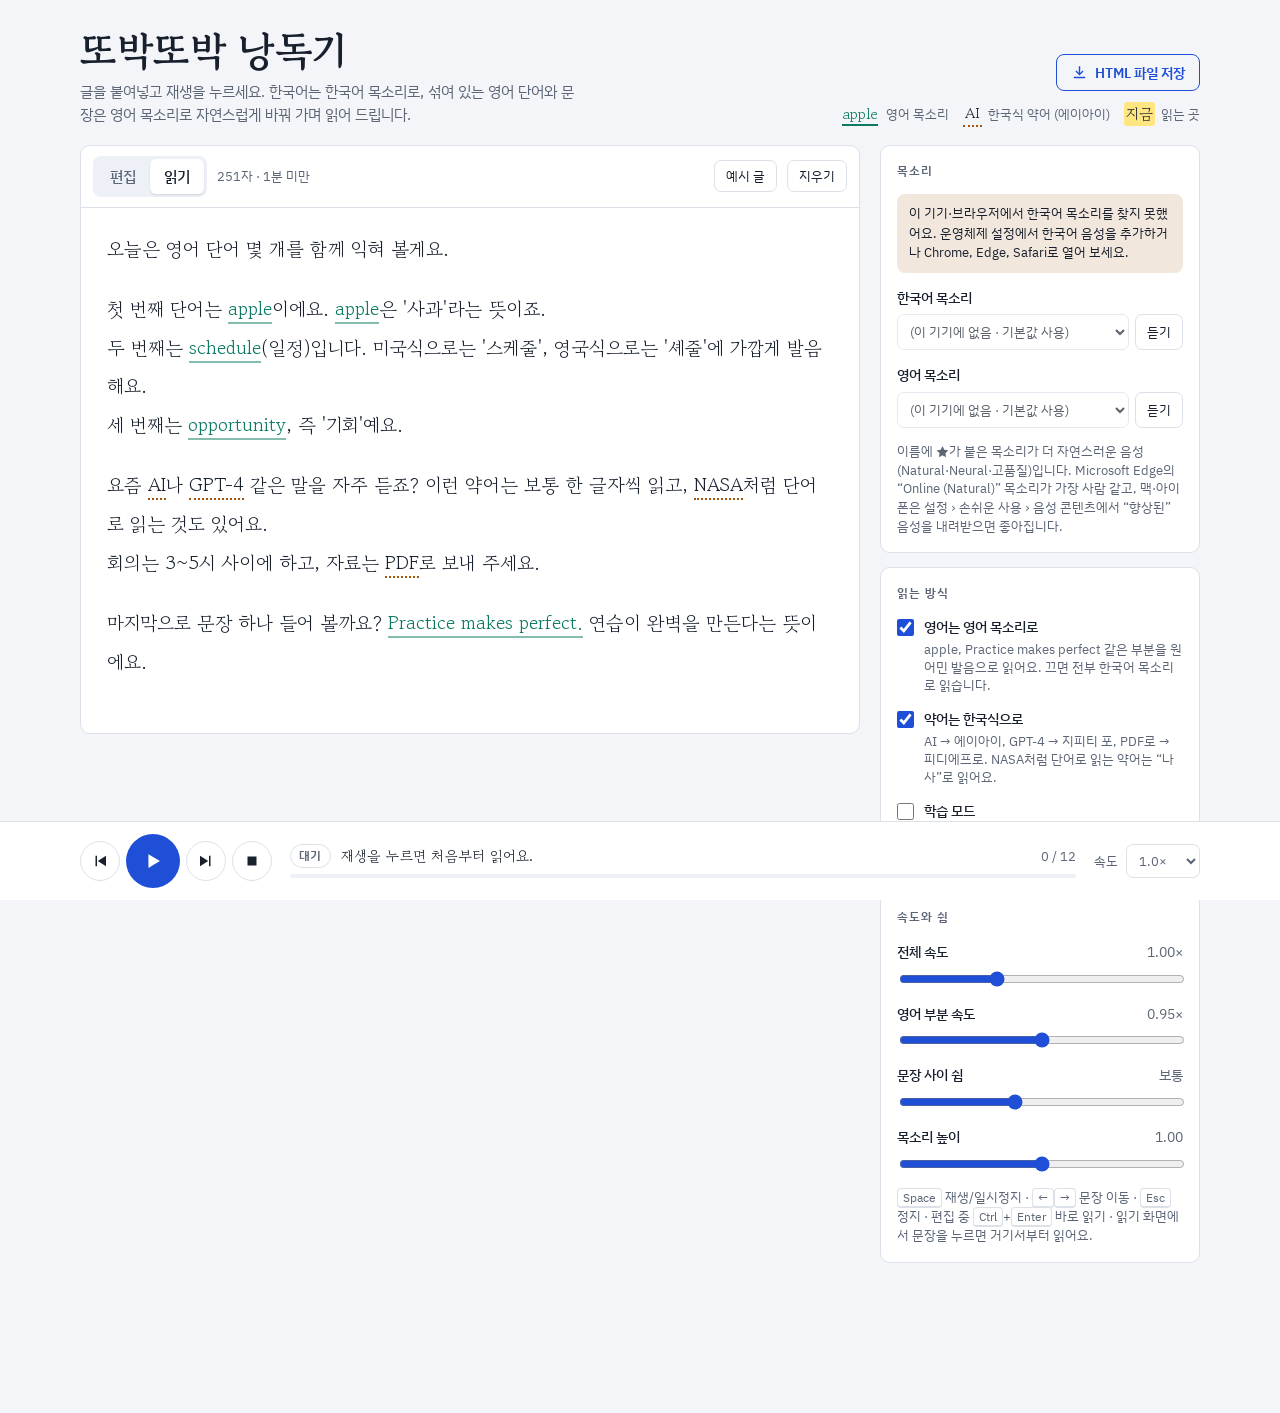
==== commit a435890f: "Add HTML file save button to the reader Builds a standalone copy of the page and saves it through th" ====
--- a/tts-reader/index.html
+++ b/tts-reader/index.html
@@ -63,6 +63,11 @@
 header.top { display: flex; align-items: flex-end; justify-content: space-between; gap: 12px 24px; flex-wrap: wrap; padding-block: 28px 18px; }
 .brand h1 { font-family: var(--font-read); font-weight: 700; font-size: clamp(28px, 4.2vw, 40px); line-height: 1.1; margin: 0; letter-spacing: -0.01em; text-wrap: balance; }
 .brand p { margin: 8px 0 0; color: var(--muted); max-width: 56ch; }
+.top-side { display: grid; gap: 10px; justify-items: end; }
+@media (max-width: 560px) { .top-side { justify-items: start; } }
+.save-btn { display: inline-flex; align-items: center; gap: 7px; border: 1px solid var(--accent); color: var(--accent); background: transparent; border-radius: 8px; padding: 7px 14px; font-weight: 600; font-size: 14px; }
+.save-btn:hover { background: var(--soft); }
+.save-btn svg { width: 17px; height: 17px; fill: currentColor; }
 .legend { display: flex; gap: 8px 14px; flex-wrap: wrap; font-size: 13px; color: var(--muted); }
 .legend span { display: inline-flex; align-items: center; gap: 6px; }
 .legend b { font-weight: 500; font-family: var(--font-read); font-size: 15px; color: var(--ink); padding: 0 2px; }
@@ -169,10 +174,13 @@
       <h1>또박또박 낭독기</h1>
       <p>글을 붙여넣고 재생을 누르세요. 한국어는 한국어 목소리로, 섞여 있는 영어 단어와 문장은 영어 목소리로 자연스럽게 바꿔 가며 읽어 드립니다.</p>
     </div>
+    <div class="top-side">
+    <button class="save-btn" id="btn-save" type="button"><svg viewBox="0 0 24 24" aria-hidden="true"><path d="M11 3h2v9.6l3.3-3.3 1.4 1.4L12 16.4l-5.7-5.7 1.4-1.4 3.3 3.3zM4 18h16v2H4z"/></svg>HTML 파일 저장</button>
     <div class="legend" aria-label="표시 안내">
       <span><b class="k-en">apple</b> 영어 목소리</span>
       <span><b class="k-abbr">AI</b> 한국식 약어 (에이아이)</span>
       <span><b class="k-now">지금</b> 읽는 곳</span>
+    </div>
     </div>
   </header>
 
@@ -274,6 +282,18 @@
 <script>
 (() => {
 'use strict';
+
+// 화면이 바뀌기 전에 페이지 원본을 잡아 둔다 (HTML 파일 저장용)
+const PAGE_SRC = (() => {
+  try {
+    const style = [...document.querySelectorAll('style')].find((el) => el.textContent.includes('--paper'));
+    return {
+      style: style ? style.outerHTML : '',
+      body: ['.wrap', '.player', '#toast'].map((sel) => document.querySelector(sel).outerHTML).join('\n'),
+      script: document.currentScript ? document.currentScript.textContent : '',
+    };
+  } catch (e) { return null; }
+})();
 
 const synth = 'speechSynthesis' in window ? window.speechSynthesis : null;
 const $ = (s) => document.querySelector(s);
@@ -849,7 +869,46 @@
   else if (e.key === 'Escape') stop();
 });
 
-/* ---------------- 10. 시작 ---------------- */
+/* ---------------- 10. HTML 파일 저장 ---------------- */
+const SAVE_NAME = 'ttobak-reader.html';
+function buildStandalone() {
+  return '<!doctype html>\n<html lang="ko">\n<head>\n<meta charset="utf-8">\n'
+    + '<meta name="viewport" content="width=device-width, initial-scale=1, viewport-fit=cover">\n'
+    + '<title>또박또박 낭독기</title>\n'
+    + '<link rel="preconnect" href="https://fonts.googleapis.com">\n'
+    + '<link rel="preconnect" href="https://fonts.gstatic.com" crossorigin>\n'
+    + '<link rel="stylesheet" href="https://fonts.googleapis.com/css2?family=Gowun+Batang:wght@400;700&family=IBM+Plex+Sans+KR:wght@400;500;600&display=swap">\n'
+    + PAGE_SRC.style + '\n</head>\n<body>\n' + PAGE_SRC.body + '\n<script>' + PAGE_SRC.script + '<' + '/script>\n</body>\n</html>\n';
+}
+async function saveHtml() {
+  if (!PAGE_SRC || !PAGE_SRC.script) { toast('저장할 파일을 만들지 못했어요. 페이지를 새로 고친 뒤 다시 눌러 주세요.'); return; }
+  const html = buildStandalone();
+  const host = window.claude;
+  if (host && typeof host.use === 'function') {
+    const dl = await host.use('downloads').catch(() => null);
+    if (!dl) { toast('이 화면에서는 파일 저장을 쓸 수 없어요. claude.ai에서 페이지를 직접 열어 주세요.'); return; }
+    try {
+      const r = await dl.save({ filename: SAVE_NAME, data: html });
+      if (r && r.status === 'saved') toast('저장했어요. 내려받은 파일을 더블클릭하면 열려요.');
+    } catch (e) {
+      if (e && e.code === 'declined') return;
+      if (e && e.code === 'rate_limited') toast('저장 창이 이미 열려 있어요. 잠시 뒤 다시 눌러 주세요.');
+      else toast('저장하지 못했어요. 잠시 뒤 다시 눌러 주세요.');
+    }
+    return;
+  }
+  const url = URL.createObjectURL(new Blob([html], { type: 'text/html;charset=utf-8' }));
+  const a = document.createElement('a');
+  a.href = url; a.download = SAVE_NAME;
+  document.body.appendChild(a); a.click(); a.remove();
+  setTimeout(() => URL.revokeObjectURL(url), 3000);
+}
+$('#btn-save').addEventListener('click', saveHtml);
+if (window.claude && typeof window.claude.use === 'function') {
+  window.claude.use('downloads').then((dl) => { if (!dl) $('#btn-save').hidden = true; }).catch(() => { $('#btn-save').hidden = true; });
+}
+
+/* ---------------- 11. 시작 ---------------- */
 src.value = store.get('text', null) ?? SAMPLE;
 updateMeta();
 if (synth) {
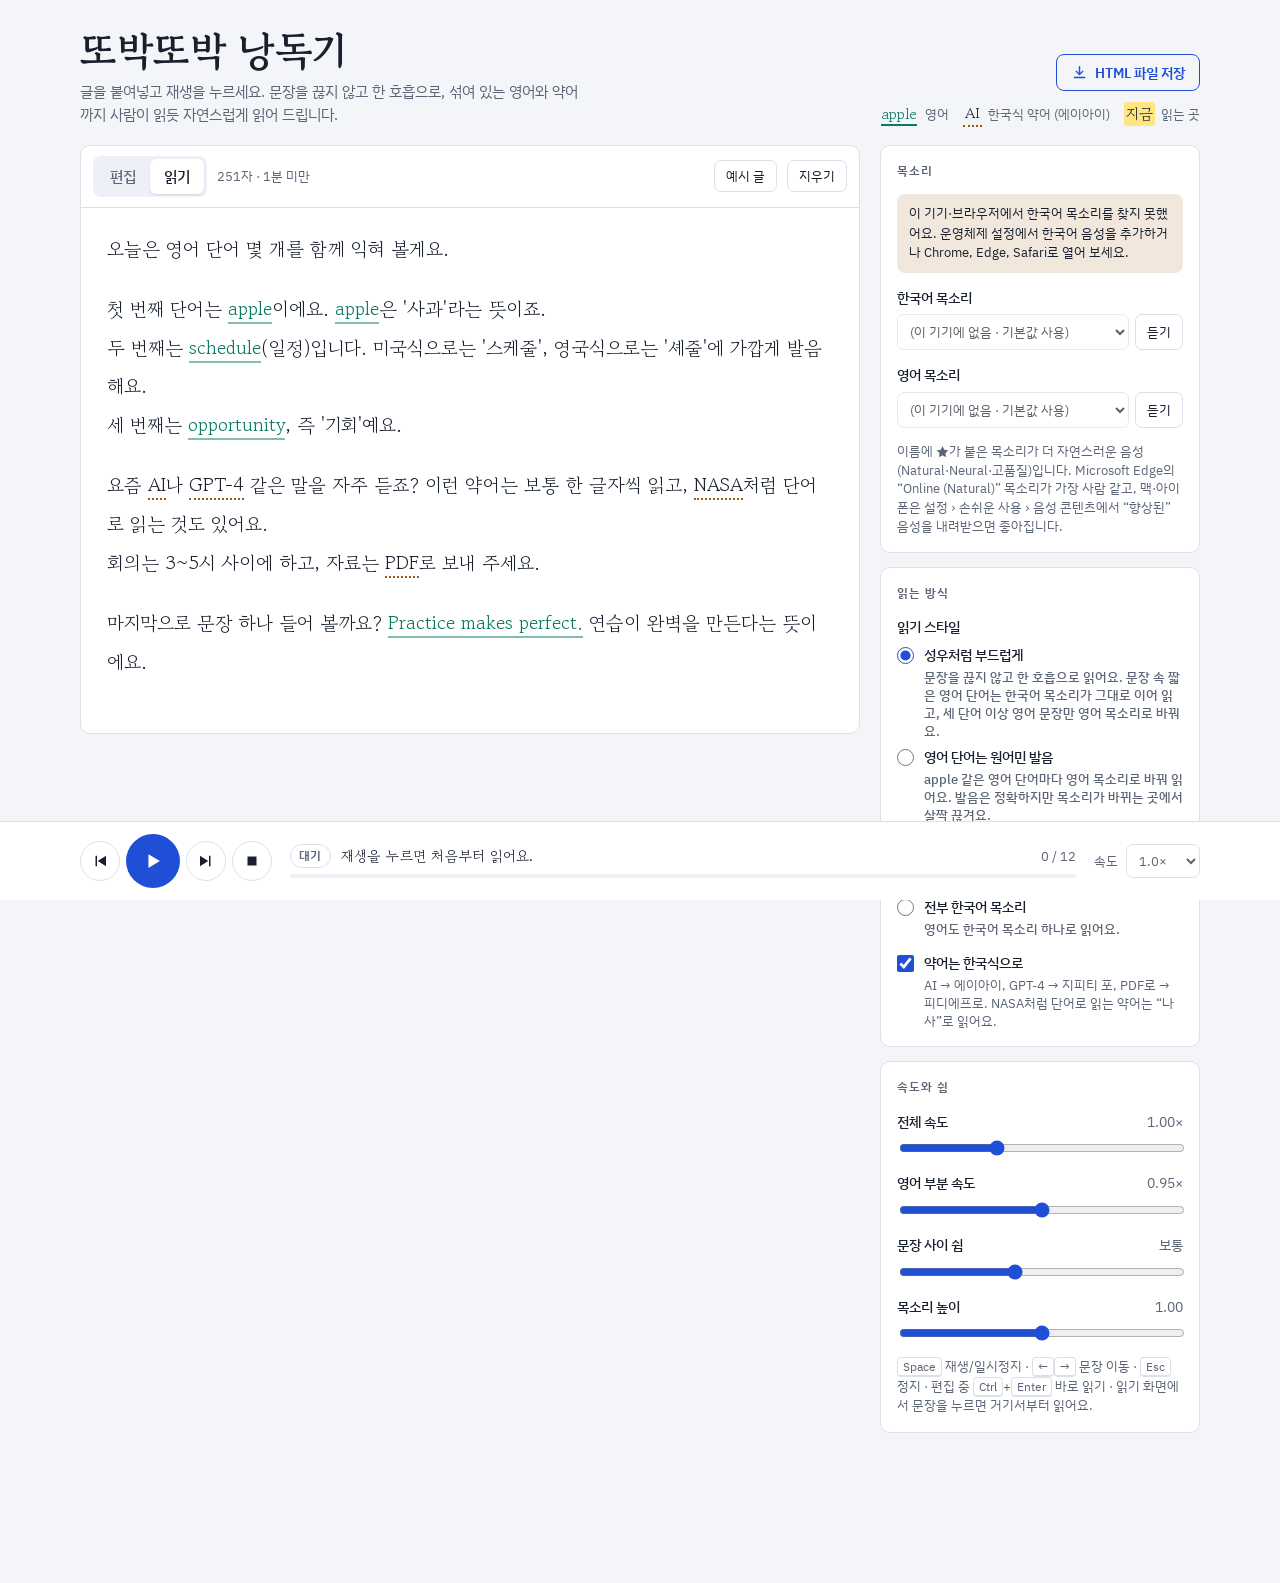
==== commit 07883ea7: "Add smooth voice-actor reading style and voice quality hint New default style reads each sentence in" ====
--- a/tts-reader/index.html
+++ b/tts-reader/index.html
@@ -114,7 +114,7 @@
 .voice-row { display: flex; gap: 6px; }
 .voice-row select { flex: 1; min-width: 0; padding: 7px 8px; border: 1px solid var(--line); border-radius: 7px; background: var(--sheet); font-size: 13px; }
 input[type="range"] { width: 100%; accent-color: var(--accent); }
-.check { display: grid; grid-template-columns: auto 1fr; gap: 2px 10px; align-items: start; cursor: pointer; }
+.check, .field .check { display: grid; grid-template-columns: auto 1fr; gap: 2px 10px; align-items: start; cursor: pointer; }
 .check input { margin: 3px 0 0; width: 17px; height: 17px; accent-color: var(--accent); }
 .check span { font-size: 14px; font-weight: 500; }
 .check small { grid-column: 2; color: var(--muted); font-size: 12.5px; line-height: 1.45; }
@@ -172,12 +172,12 @@
   <header class="top">
     <div class="brand">
       <h1>또박또박 낭독기</h1>
-      <p>글을 붙여넣고 재생을 누르세요. 한국어는 한국어 목소리로, 섞여 있는 영어 단어와 문장은 영어 목소리로 자연스럽게 바꿔 가며 읽어 드립니다.</p>
+      <p>글을 붙여넣고 재생을 누르세요. 문장을 끊지 않고 한 호흡으로, 섞여 있는 영어와 약어까지 사람이 읽듯 자연스럽게 읽어 드립니다.</p>
     </div>
     <div class="top-side">
     <button class="save-btn" id="btn-save" type="button"><svg viewBox="0 0 24 24" aria-hidden="true"><path d="M11 3h2v9.6l3.3-3.3 1.4 1.4L12 16.4l-5.7-5.7 1.4-1.4 3.3 3.3zM4 18h16v2H4z"/></svg>HTML 파일 저장</button>
     <div class="legend" aria-label="표시 안내">
-      <span><b class="k-en">apple</b> 영어 목소리</span>
+      <span><b class="k-en">apple</b> 영어</span>
       <span><b class="k-abbr">AI</b> 한국식 약어 (에이아이)</span>
       <span><b class="k-now">지금</b> 읽는 곳</span>
     </div>
@@ -223,9 +223,14 @@
 
       <div class="card">
         <h2>읽는 방식</h2>
-        <label class="check"><input type="checkbox" id="o-native"><span>영어는 영어 목소리로</span><small>apple, Practice makes perfect 같은 부분을 원어민 발음으로 읽어요. 끄면 전부 한국어 목소리로 읽습니다.</small></label>
+        <div class="field" role="radiogroup" aria-labelledby="style-lab">
+          <span class="lab" id="style-lab">읽기 스타일</span>
+          <label class="check"><input type="radio" name="style" value="smooth"><span>성우처럼 부드럽게</span><small>문장을 끊지 않고 한 호흡으로 읽어요. 문장 속 짧은 영어 단어는 한국어 목소리가 그대로 이어 읽고, 세 단어 이상 영어 문장만 영어 목소리로 바꿔요.</small></label>
+          <label class="check"><input type="radio" name="style" value="native"><span>영어 단어는 원어민 발음</span><small>apple 같은 영어 단어마다 영어 목소리로 바꿔 읽어요. 발음은 정확하지만 목소리가 바뀌는 곳에서 살짝 끊겨요.</small></label>
+          <label class="check"><input type="radio" name="style" value="learn"><span>영어 학습용</span><small>원어민 발음으로 읽고, 짧은 영어 단어(세 단어 이하)는 한 번 더 천천히 들려줘요.</small></label>
+          <label class="check"><input type="radio" name="style" value="ko"><span>전부 한국어 목소리</span><small>영어도 한국어 목소리 하나로 읽어요.</small></label>
+        </div>
         <label class="check"><input type="checkbox" id="o-abbr"><span>약어는 한국식으로</span><small>AI → 에이아이, GPT-4 → 지피티 포, PDF로 → 피디에프로. NASA처럼 단어로 읽는 약어는 “나사”로 읽어요.</small></label>
-        <label class="check"><input type="checkbox" id="o-learn"><span>학습 모드</span><small>짧은 영어 단어(세 단어 이하)를 한 번 더, 천천히 들려줘요.</small></label>
       </div>
 
       <div class="card">
@@ -303,8 +308,13 @@
   set(k, v) { try { localStorage.setItem('ttb:' + k, JSON.stringify(v)); } catch (e) {} },
 };
 
-const DEFAULTS = { rate: 1, enRate: 0.95, pause: 1, pitch: 1, nativeEn: true, abbrKo: true, learn: false, koVoice: '', enVoice: '' };
-const settings = Object.assign({}, DEFAULTS, store.get('settings', {}));
+const DEFAULTS = { rate: 1, enRate: 0.95, pause: 1, pitch: 1, style: 'smooth', abbrKo: true, koVoice: '', enVoice: '' };
+const settings = (() => {
+  const saved = store.get('settings', {}) || {};
+  if (!saved.style) saved.style = saved.learn ? 'learn' : saved.nativeEn === false ? 'ko' : 'smooth';
+  delete saved.learn; delete saved.nativeEn;
+  return Object.assign({}, DEFAULTS, saved);
+})();
 const saveSettings = () => store.set('settings', settings);
 
 const SAMPLE = `오늘은 영어 단어 몇 개를 함께 익혀 볼게요.
@@ -410,21 +420,26 @@
 // 영어 덩어리: 글자로 시작, 띄어쓴 영어 단어와 숫자(뒤에 한글이 바로 붙지 않는)까지 이어 붙인다
 const LAT = /[A-Za-z][A-Za-z0-9'’&.\-]*(?:[ ]+(?:[A-Za-z][A-Za-z0-9'’&.\-]*|\d+(?![\d가-힣])))*/g;
 
-function latinSeg(run) {
+function latinSeg(run, sentenceHasKorean) {
   const words = run.split(/[ ]+/);
   const conv = words.map((w) => (/^\d+$/.test(w) ? w : koReadingOf(w)));
   const allKo = conv.every((c) => c !== null);
   if (allKo) return { display: run, speak: conv.join(' '), lang: 'ko', kind: 'abbr' };
-  if (!settings.nativeEn) return { display: run, speak: words.map((w, i) => conv[i] ?? w).join(' '), lang: 'ko', kind: 'en' };
+  const inKo = { display: run, speak: words.map((w, i) => conv[i] ?? w).join(' '), lang: 'ko', kind: 'en' };
+  if (settings.style === 'ko') return inKo;
+  // 부드럽게: 한국어 문장 속 짧은 영어는 목소리를 바꾸지 않고 한 호흡으로 이어 읽는다
+  const wordCount = words.filter((w) => /[A-Za-z]/.test(w)).length;
+  if (settings.style === 'smooth' && sentenceHasKorean && wordCount < 3) return inKo;
   return { display: run, speak: enSpeak(run), lang: 'en', kind: 'en' };
 }
 function segmentSentence(s) {
   const segs = [];
   let last = 0, m;
+  const hasKorean = /[가-힣]/.test(s);
   LAT.lastIndex = 0;
   while ((m = LAT.exec(s))) {
     if (m.index > last) segs.push({ display: s.slice(last, m.index), lang: 'ko', kind: 'ko' });
-    segs.push(latinSeg(m[0]));
+    segs.push(latinSeg(m[0], hasKorean));
     last = m.index + m[0].length;
   }
   if (last < s.length) segs.push({ display: s.slice(last), lang: 'ko', kind: 'ko' });
@@ -461,6 +476,7 @@
 
 /* ---------------- 5. 읽기 대기열 ---------------- */
 const END_GAP = { sent: 320, line: 480, para: 800, last: 0 };
+const END_GAP_SMOOTH = { sent: 230, line: 400, para: 680, last: 0 };
 const hasSound = (t) => /[\p{L}\p{N}]/u.test(t);
 
 function splitLong(t, max = 120) {
@@ -486,11 +502,11 @@
       if (/^\s*,/.test(text) && q.length > start) q[q.length - 1].gap = Math.max(q[q.length - 1].gap, 220);
       text = text.replace(/^[\s,]+/, '').replace(/[\s,]+$/, (m) => (m.includes(',') ? ',' : '')).trim();
       if (hasSound(text)) {
-        for (const chunk of (cur.lang === 'en' ? [text] : splitLong(text))) {
+        for (const chunk of (cur.lang === 'en' ? [text] : splitLong(text, settings.style === 'smooth' ? 200 : 120))) {
           q.push({ sid: sent.id, segIds: cur.segIds.slice(), text: chunk, lang: cur.lang, slow: false, gap: 60 });
         }
         const words = text.split(/\s+/).filter(hasSound).length;
-        if (cur.lang === 'en' && settings.learn && words <= 3) {
+        if (cur.lang === 'en' && settings.style === 'learn' && words <= 3) {
           q[q.length - 1].gap = 380;
           q.push({ sid: sent.id, segIds: cur.segIds.slice(), text, lang: 'en', slow: true, gap: 300 });
         }
@@ -503,7 +519,7 @@
       cur = { lang: seg.lang, text: seg.speak, segIds: [seg.id] };
     }
     flush();
-    if (q.length > start) q[q.length - 1].gap = END_GAP[sent.end];
+    if (q.length > start) q[q.length - 1].gap = (settings.style === 'smooth' ? END_GAP_SMOOTH : END_GAP)[sent.end];
   }
   return q;
 }
@@ -537,7 +553,8 @@
   const all = synth.getVoices();
   if (!all.length && force !== true) return;
   const sort = (a, b) => voiceScore(b) - voiceScore(a) || a.name.localeCompare(b.name);
-  voices.ko = all.filter((v) => /^ko/i.test(normLang(v.lang))).sort(sort);
+  voices.ko = all.filter((v) => /^ko/i.test(normLang(v.lang))).sort(sort)
+    .concat(all.filter((v) => !/^ko/i.test(normLang(v.lang)) && /multilingual/i.test(v.name)).sort(sort));
   voices.en = all.filter((v) => /^en/i.test(normLang(v.lang))).sort(sort);
   fillSelect($('#v-ko'), voices.ko, settings.koVoice);
   fillSelect($('#v-en'), voices.en, settings.enVoice);
@@ -545,6 +562,9 @@
   if (!voices.ko.length) {
     warn.hidden = false;
     warn.textContent = '이 기기·브라우저에서 한국어 목소리를 찾지 못했어요. 운영체제 설정에서 한국어 음성을 추가하거나 Chrome, Edge, Safari로 열어 보세요.';
+  } else if (!voices.ko.some(isNice)) {
+    warn.hidden = false;
+    warn.textContent = '지금 브라우저의 한국어 목소리는 기계음에 가까워요. 성우처럼 자연스러운 목소리를 무료로 쓰려면 이 페이지를 Microsoft Edge로 여세요(선희·인준·현수 Natural 음성). 아이폰·맥은 설정 › 손쉬운 사용 › 읽기 및 말하기(음성 콘텐츠) › 음성에서 한국어 “유나(향상됨)”를 내려받으면 좋아져요.';
   } else warn.hidden = true;
 }
 const pickVoice = (lang) => {
@@ -557,7 +577,7 @@
 const P = { doc: null, queue: [], idx: 0, playing: false, token: 0, timer: 0, watchdog: 0, keepAlive: 0, key: '', segEls: [], sentEls: [] };
 const src = $('#src'), reader = $('#reader');
 
-function optionKey() { return [settings.nativeEn, settings.abbrKo, settings.learn].join(','); }
+function optionKey() { return [settings.style, settings.abbrKo].join(','); }
 function ensureDoc() {
   const key = src.value + '\u0000' + optionKey();
   if (key === P.key) return;
@@ -804,9 +824,20 @@
     else if (!reader.hidden && P.queue[P.idx] && P.idx > 0) highlight(P.queue[P.idx]);
   });
 }
-bindCheck('#o-native', 'nativeEn');
 bindCheck('#o-abbr', 'abbrKo');
-bindCheck('#o-learn', 'learn');
+document.querySelectorAll('input[name="style"]').forEach((el) => {
+  el.checked = el.value === settings.style;
+  el.addEventListener('change', () => {
+    if (!el.checked) return;
+    settings.style = el.value;
+    saveSettings();
+    const wasPlaying = P.playing;
+    if (wasPlaying) pause();
+    ensureDoc();
+    if (wasPlaying) play();
+    else if (!reader.hidden && P.queue[P.idx] && P.idx > 0) highlight(P.queue[P.idx]);
+  });
+});
 
 $('#v-ko').addEventListener('change', (e) => { settings.koVoice = e.target.value; saveSettings(); });
 $('#v-en').addEventListener('change', (e) => { settings.enVoice = e.target.value; saveSettings(); });
@@ -814,7 +845,7 @@
   if (!synth) return;
   if (P.playing) pause();
   synth.cancel();
-  const u = new SpeechSynthesisUtterance(lang === 'ko' ? '안녕하세요. 이 목소리로 한국어를 읽어 드릴게요.' : "Hello! I'll read the English words in this voice.");
+  const u = new SpeechSynthesisUtterance(lang === 'ko' ? '안녕하세요. 오늘도 차분하고 또박또박하게 읽어 드릴게요.' : "Hello! I'll read the English words in this voice.");
   const v = pickVoice(lang);
   if (v) { u.voice = v; u.lang = v.lang; } else u.lang = lang === 'ko' ? 'ko-KR' : 'en-US';
   u.rate = settings.rate * (lang === 'en' ? settings.enRate : 1);
